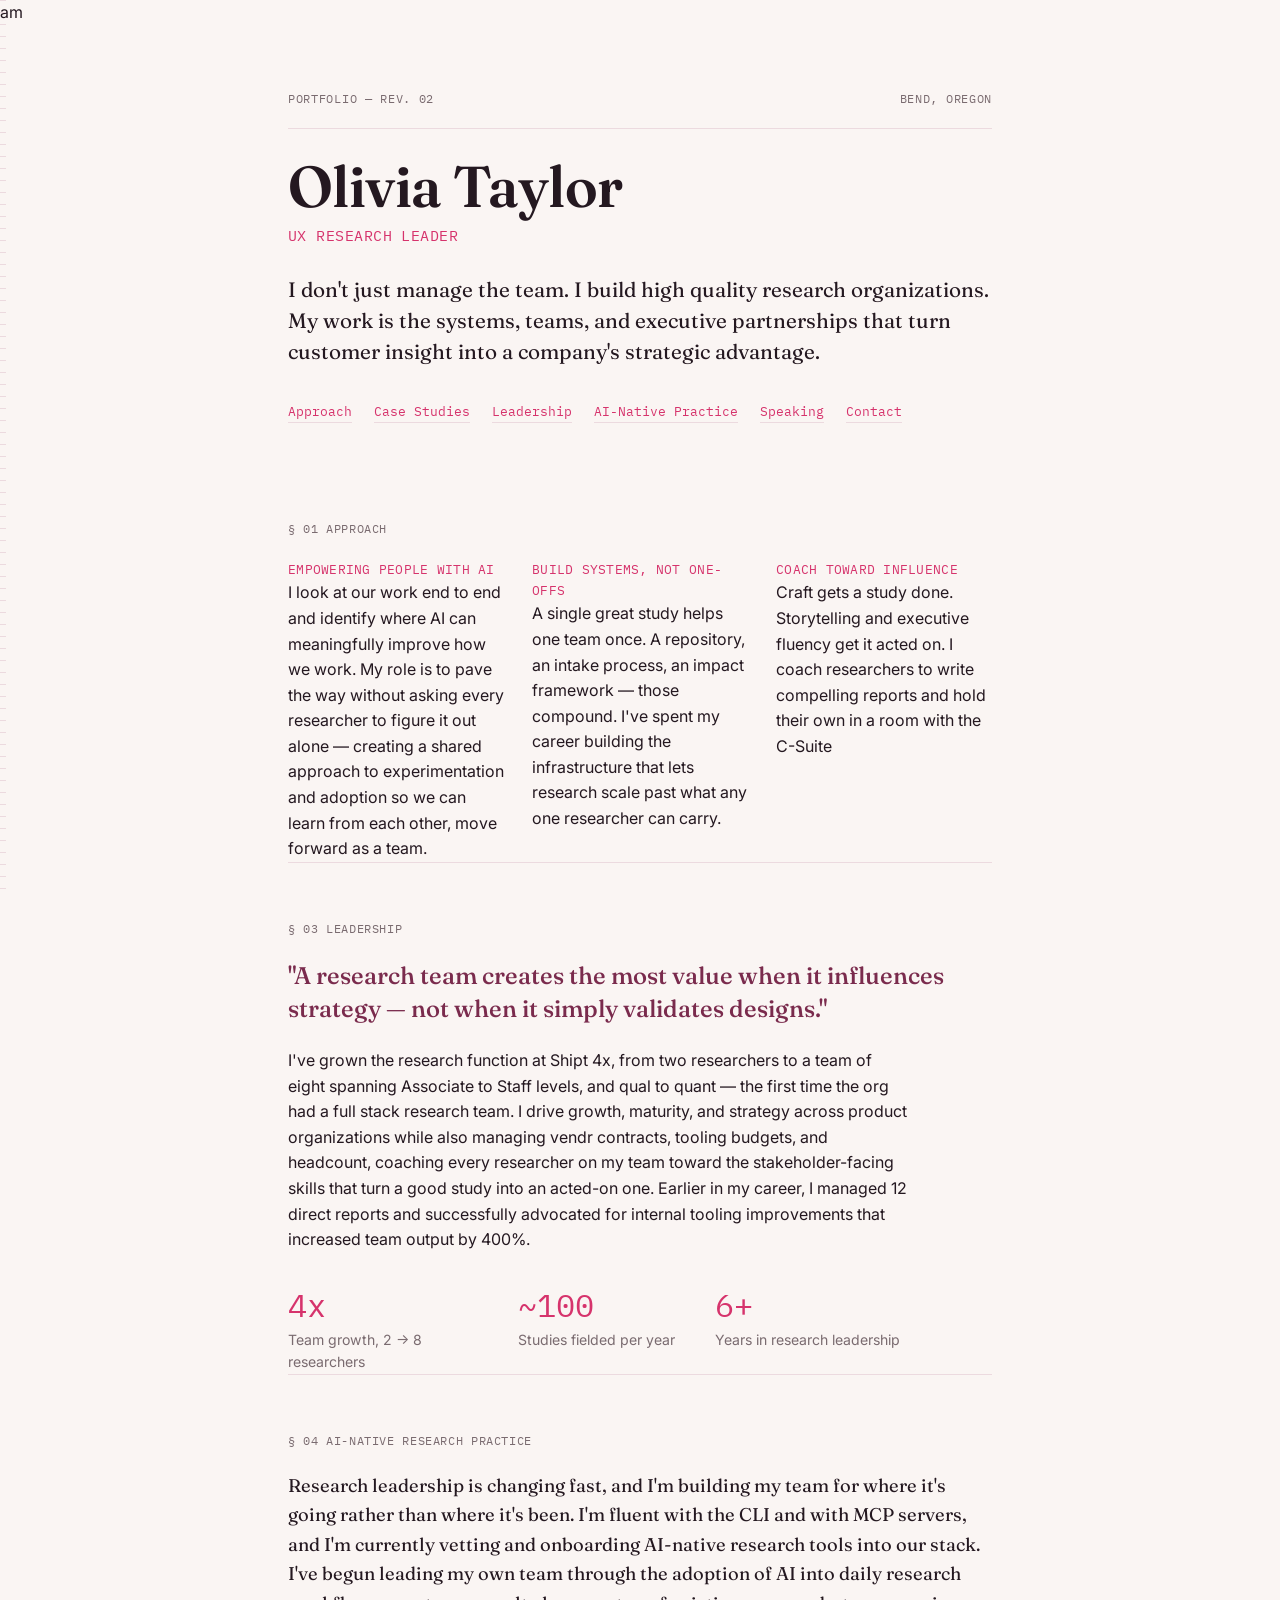
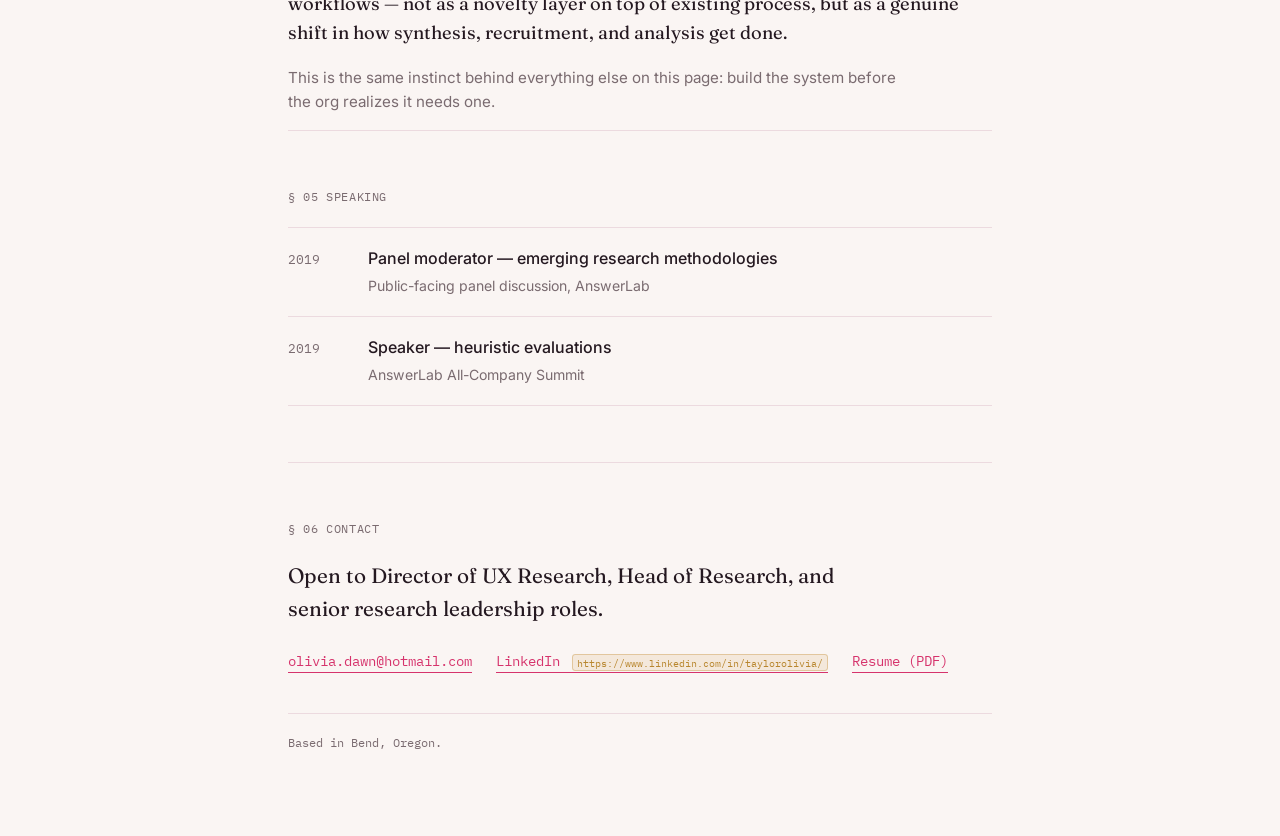
==== index.html @ d81397c1 "Update index.html resume added" ====
am<!DOCTYPE html>
<html lang="en">
<head>
<meta charset="UTF-8">
<meta name="viewport" content="width=device-width, initial-scale=1.0">
<title>Olivia Taylor — UX Research Leader</title>
<meta name="description" content="Olivia Taylor — UX Research leader specializing in building and scaling research organizations.">
<link rel="preconnect" href="https://fonts.googleapis.com">
<link rel="preconnect" href="https://fonts.gstatic.com" crossorigin>
<link href="https://fonts.googleapis.com/css2?family=Fraunces:opsz,wght@9..144,400;9..144,500;9..144,600&family=Inter:wght@400;500;600&family=IBM+Plex+Mono:wght@400;500&display=swap" rel="stylesheet">
<link rel="stylesheet" href="style.css">
</head>
<body>

<div class="rail" aria-hidden="true"></div>

<header class="masthead">
  <div class="masthead-top">
    <span class="tag">Portfolio — Rev. 02</span>
    <span class="tag">Bend, Oregon</span>
  </div>
  <h1 class="name">Olivia Taylor</h1>
  <p class="role">UX Research Leader</p>
  <p class="thesis">I don't just manage the team. I build high quality research organizations. My work is the systems, teams, and executive partnerships that turn customer insight into a company's strategic advantage.</p>
  <nav class="masthead-nav">
    <a href="#approach">Approach</a>
    <a href="#studies">Case Studies</a>
    <a href="#leadership">Leadership</a>
    <a href="#ai">AI-Native Practice</a>
    <a href="#writing">Speaking</a>
    <a href="#contact">Contact</a>
  </nav>
</header>

<main>

  <section id="approach" class="approach">
    <p class="eyebrow"><span class="mono">§ 01</span> Approach</p>
    <div class="approach-grid">
      <div class="approach-item">
        <p class="approach-label mono">Empowering people with AI</p>
        <p>I look at our work end to end and identify where AI can meaningfully improve how we work. My role is to pave the way without asking every researcher to figure it out alone — creating a shared approach to experimentation and adoption so we can learn from each other, move forward as a team.
        </p>
      </div>
      <div class="approach-item">
        <p class="approach-label mono">Build systems, not one-offs</p>
        <p>A single great study helps one team once. A repository, an intake process, an impact framework — those compound. I've spent my career building the infrastructure that lets research scale past what any one researcher can carry.</p>
      </div>
      <div class="approach-item">
        <p class="approach-label mono">Coach toward influence</p>
        <p>Craft gets a study done. Storytelling and executive fluency get it acted on. I coach researchers to write compelling reports and hold their own in a room with the C-Suite</p>
      </div>
    </div>
  </section>

  <section id="studies" class="studies" style="display: none;">
    <p class="eyebrow"><span class="mono">§ 02</span> Case Studies</p>

    <article class="study">
      <div class="study-annotation mono">
        <span>TYPE</span>
        <span class="v">Usability + generative research</span>
        <span>PARTNERS</span>
        <span class="v">Product, Design, Engineering</span>
        <span>TIMEFRAME</span>
        <span class="v">Pre-launch</span>
      </div>
      <div class="study-body">
        <h3>Catching the Customer 360 funnel before it shipped</h3>
        <p>The team was moving toward implementation when our research surfaced major usability problems in the flow. Rather than filing a findings report, I partnered directly with Design and Product to rework the experience alongside them, in the room, before launch.</p>
        <p class="impact"><span class="mono">Impact →</span> A substantially improved design shipped instead of the original — reducing risk and preventing what would likely have been significant customer friction at scale.</p>
      </div>
    </article>

    <article class="study">
      <div class="study-annotation mono">
        <span>TYPE</span>
        <span class="v">Research ops design</span>
        <span>SCOPE</span>
        <span class="v">All product pillars</span>
        <span>TIMEFRAME</span>
        <span class="v">Built &amp; running since 2020</span>
      </div>
      <div class="study-body">
        <h3>A two-track research program built for both speed and depth</h3>
        <p>Product pillars needed two different things from research at once: fast answers for ad-hoc questions, and deep strategic work for the big bets. I designed and launched a two-track program so the team could serve both without one crowding out the other.</p>
        <p class="impact"><span class="mono">Impact →</span> Research went from a bottleneck teams routed around to a resource every pillar could reliably pull from — at close to 100 studies fielded a year.</p>
      </div>
    </article>

    <article class="study">
      <div class="study-annotation mono">
        <span>TYPE</span>
        <span class="v">Systems build</span>
        <span>SCOPE</span>
        <span class="v">Org-wide</span>
        <span>TIMEFRAME</span>
        <span class="v">Conceived &amp; scaled in-house</span>
      </div>
      <div class="study-body">
        <h3>A research repository that made past work findable</h3>
        <p>Teams were re-running studies that had already been done, because nothing linked existing insight to the roadmap items it should have informed. I conceived and built a searchable repository connecting recommendations directly to roadmaps and backlogs.</p>
        <p class="impact"><span class="mono">Impact →</span> Cut duplicative research and made the org's accumulated knowledge something people actually used, not just archived.</p>
      </div>
    </article>

    <article class="study">
      <div class="study-annotation mono">
        <span>TYPE</span>
        <span class="v">Process + metrics design</span>
        <span>SCOPE</span>
        <span class="v">8-person team, dozens of stakeholders</span>
        <span>TIMEFRAME</span>
        <span class="v">Iterated continuously</span>
      </div>
      <div class="study-body">
        <h3>Moving the team from reactive requests to proactive priorities</h3>
        <p>I built and repeatedly iterated on an intake and prioritization system that balanced researcher capacity against business goals, then layered an impact-tracking framework on top — tying every study directly to OKRs and company "big bets," not just to the request that spawned it.</p>
        <p class="impact"><span class="mono">Impact →</span> Shifted the team's work from answering whoever asked loudest to a transparent, business-aligned queue — and gave leadership a clear line from research to results.</p>
      </div>
    </article>

    <article class="study">
      <div class="study-annotation mono">
        <span>TYPE</span>
        <span class="v">Executive engagement</span>
        <span>FORUM</span>
        <span class="v">Quarterly business reviews</span>
        <span>TIMEFRAME</span>
        <span class="v">Ongoing, direct to CPO</span>
      </div>
      <div class="study-body">
        <h3>Turning executive opinion into executive evidence</h3>
        <p>As the highest-ranking research leader in the company, reporting directly to the CPO, I presented insight in quarterly business reviews that shaped roadmap prioritization and company strategy — and organized executive immersion trips to build leadership's own firsthand connection to users.</p>
        <p class="impact"><span class="mono">Impact →</span> Helped move company decision-making from assumption-driven to evidence-driven at the level where it matters most.</p>
      </div>
    </article>
  </section>

  <section id="leadership" class="leadership">
    <p class="eyebrow"><span class="mono">§ 03</span> Leadership</p>
    <div class="leadership-content">
      <p class="pull">"A research team creates the most value when it influences strategy — not when it simply validates designs."</p>
      <p>I've grown the research function at Shipt 4x, from two researchers to a team of eight spanning Associate to Staff levels, and qual to quant — the first time the org had a full stack research team. I drive growth, maturity, and strategy across product organizations while also managing  vendr contracts, tooling budgets, and headcount, coaching every researcher on my team toward the stakeholder-facing skills that turn a good study into an acted-on one. Earlier in my career, I managed 12 direct reports and successfully advocated for internal tooling improvements that increased team output by 400%.</p>
      <div class="stat-row">
        <div class="stat">
          <span class="stat-num mono">4x</span>
          <span class="stat-label">Team growth, 2 → 8 researchers</span>
        </div>
        <div class="stat">
          <span class="stat-num mono">~100</span>
          <span class="stat-label">Studies fielded per year</span>
        </div>
        <div class="stat">
          <span class="stat-num mono">6+</span>
          <span class="stat-label">Years in research leadership</span>
        </div>
      </div>
    </div>
  </section>

  <section id="ai" class="ai-practice">
    <p class="eyebrow"><span class="mono">§ 04</span> AI-Native Research Practice</p>
    <div class="leadership-content">
      <p>Research leadership is changing fast, and I'm building my team for where it's going rather than where it's been. I'm fluent with the CLI and with MCP servers, and I'm currently vetting and onboarding AI-native research tools into our stack. I've begun leading my own team through the adoption of AI into daily research workflows — not as a novelty layer on top of existing process, but as a genuine shift in how synthesis, recruitment, and analysis get done.</p>
      <p>This is the same instinct behind everything else on this page: build the system before the org realizes it needs one.</p>
    </div>
  </section>

  <section id="writing" class="writing">
    <p class="eyebrow"><span class="mono">§ 05</span> Speaking</p>
    <ul class="writing-list">
      <li>
        <span class="mono date">2019</span>
        <span class="wtitle">Panel moderator — emerging research methodologies</span>
        <span class="venue">Public-facing panel discussion, AnswerLab</span>
      </li>
      <li>
        <span class="mono date">2019</span>
        <span class="wtitle">Speaker — heuristic evaluations</span>
        <span class="venue">AnswerLab All-Company Summit</span>
      </li>
    </ul>
  </section>

</main>

<footer id="contact" class="contact">
  <p class="eyebrow"><span class="mono">§ 06</span> Contact</p>
  <p class="contact-line">Open to Director of UX Research, Head of Research, and senior research leadership roles.</p>
  <div class="contact-links">
    <a href="mailto:olivia.dawn@hotmail.com">olivia.dawn@hotmail.com</a>
    <a href="#">LinkedIn <span class="editme">https://www.linkedin.com/in/taylorolivia/</span></a>
    <a href="resume.pdf" target="_blank" rel="noopener">
  Resume (PDF)
</a>
  </div>
  <p class="fineprint mono">Based in Bend, Oregon.</p>
</footer>

</body>
</html>
---- style.css ----
:root {
  --ink: #241820;
  --paper: #faf5f3;
  --paper-raised: #fffbfa;
  --pink: #d6336c;
  --berry: #7a2b4d;
  --amber: #b8862e;
  --slate: #7a6b70;
  --line: #ecdadf;
  --font-display: "Fraunces", serif;
  --font-body: "Inter", sans-serif;
  --font-mono: "IBM Plex Mono", monospace;
}

* { box-sizing: border-box; }

html { scroll-behavior: smooth; }

@media (prefers-reduced-motion: reduce) {
  html { scroll-behavior: auto; }
  * { animation: none !important; transition: none !important; }
}

body {
  margin: 0;
  background: var(--paper);
  color: var(--ink);
  font-family: var(--font-body);
  font-size: 16px;
  line-height: 1.6;
  -webkit-font-smoothing: antialiased;
}

a {
  color: var(--pink);
  text-decoration: none;
  border-bottom: 1px solid currentColor;
}
a:hover { color: var(--berry); }
a:focus-visible,
button:focus-visible {
  outline: 2px solid var(--pink);
  outline-offset: 3px;
}

.mono { font-family: var(--font-mono); }

.editme {
  font-family: var(--font-mono);
  font-size: 0.72em;
  color: var(--amber);
  background: rgba(192, 136, 41, 0.12);
  border: 1px solid rgba(192, 136, 41, 0.35);
  border-radius: 3px;
  padding: 0.05em 0.4em;
  margin-left: 0.35em;
  white-space: nowrap;
}

/* Left evidence rail — signature element, a fixed ruled margin like a
   researcher's field notebook, present the full length of the page. */
.rail {
  position: fixed;
  top: 0;
  left: 0;
  bottom: 0;
  width: 6px;
  background: repeating-linear-gradient(
    to bottom,
    var(--line) 0px,
    var(--line) 1px,
    transparent 1px,
    transparent 12px
  );
  z-index: 5;
}
@media (max-width: 700px) { .rail { display: none; } }

.masthead,
main > section,
.contact {
  max-width: 760px;
  margin: 0 auto;
  padding: 0 28px;
}

.masthead { padding-top: 64px; padding-bottom: 40px; }

.masthead-top {
  display: flex;
  justify-content: space-between;
  font-family: var(--font-mono);
  font-size: 0.72rem;
  letter-spacing: 0.06em;
  text-transform: uppercase;
  color: var(--slate);
  padding-bottom: 20px;
  border-bottom: 1px solid var(--line);
  margin-bottom: 28px;
}

.name {
  font-family: var(--font-display);
  font-optical-sizing: auto;
  font-weight: 600;
  font-size: clamp(2.4rem, 6vw, 3.6rem);
  line-height: 1.05;
  margin: 0 0 6px;
  letter-spacing: -0.01em;
}

.role {
  font-family: var(--font-mono);
  font-size: 0.95rem;
  letter-spacing: 0.03em;
  color: var(--pink);
  margin: 0 0 26px;
  text-transform: uppercase;
}

.thesis {
  font-family: var(--font-display);
  font-weight: 400;
  font-size: 1.3rem;
  line-height: 1.5;
  max-width: 58ch;
  color: var(--ink);
  margin: 0 0 34px;
}

.masthead-nav {
  display: flex;
  flex-wrap: wrap;
  gap: 22px;
  font-family: var(--font-mono);
  font-size: 0.82rem;
}
.masthead-nav a { border-bottom: 1px solid var(--line); }
.masthead-nav a:hover { border-color: var(--pink); }

.eyebrow {
  font-family: var(--font-mono);
  font-size: 0.78rem;
  letter-spacing: 0.05em;
  text-transform: uppercase;
  color: var(--slate);
  margin: 0 0 20px;
  padding-top: 56px;
  border-top: 1px solid var(--line);
}
main > section:first-child .eyebrow { border-top: none; }

/* Approach */
.approach-grid {
  display: grid;
  grid-template-columns: repeat(3, 1fr);
  gap: 28px;
}
@media (max-width: 640px) {
  .approach-grid { grid-template-columns: 1fr; }
}
.approach-item p { margin: 0; }
.approach-label {
  font-size: 0.82rem;
  color: var(--pink);
  margin: 0 0 10px;
  text-transform: uppercase;
  letter-spacing: 0.02em;
}

/* Studies */
.study {
  display: grid;
  grid-template-columns: 168px 1fr;
  gap: 24px;
  padding: 30px 0;
  border-top: 1px solid var(--line);
}
.study:last-child { padding-bottom: 8px; }
@media (max-width: 640px) {
  .study { grid-template-columns: 1fr; gap: 12px; }
}

.study-annotation {
  display: grid;
  grid-template-columns: minmax(0, 1fr);
  align-content: start;
  gap: 2px 0;
  font-size: 0.72rem;
  color: var(--slate);
  padding-top: 4px;
  min-width: 0;
  overflow-wrap: break-word;
}
.study-annotation span:not(.v) {
  letter-spacing: 0.06em;
  margin-top: 10px;
}
.study-annotation span:first-child { margin-top: 0; }
.study-annotation .v {
  color: var(--ink);
  margin-bottom: 4px;
}

.study-body {
  min-width: 0;
}
.study-body h3 {
  font-family: var(--font-display);
  font-weight: 600;
  font-size: 1.35rem;
  line-height: 1.3;
  margin: 0 0 12px;
}
.study-body p { margin: 0 0 12px; color: var(--ink); }
.study-body p.impact {
  color: var(--slate);
  border-left: 2px solid var(--pink);
  padding-left: 14px;
  margin-top: 16px;
}
.study-body p.impact .mono { color: var(--pink); }

/* Leadership */
.pull {
  font-family: var(--font-display);
  font-size: 1.5rem;
  font-weight: 500;
  line-height: 1.4;
  color: var(--berry);
  margin: 0 0 22px;
  max-width: 46ch;
}
.leadership-content > p:not(.pull) { max-width: 62ch; }

.stat-row {
  display: flex;
  gap: 40px;
  margin-top: 36px;
  flex-wrap: wrap;
}
.stat { display: flex; flex-direction: column; max-width: 190px; }
.stat-num {
  font-size: 2rem;
  color: var(--pink);
  line-height: 1;
  margin-bottom: 8px;
}
.stat-label { font-size: 0.88rem; color: var(--slate); }

.ai-practice .leadership-content p {
  max-width: 62ch;
}
.ai-practice .leadership-content p:first-child {
  font-family: var(--font-display);
  font-size: 1.15rem;
  color: var(--ink);
}
.ai-practice .leadership-content p + p {
  color: var(--slate);
  font-size: 0.95rem;
}

/* Writing */
.writing-list { list-style: none; margin: 0; padding: 0; }
.writing-list li {
  display: grid;
  grid-template-columns: 60px 1fr;
  gap: 4px 20px;
  padding: 18px 0;
  border-top: 1px solid var(--line);
  align-items: baseline;
}
.writing-list li:last-child { border-bottom: 1px solid var(--line); }
@media (max-width: 560px) {
  .writing-list li { grid-template-columns: 1fr; gap: 4px; }
}
.date { color: var(--slate); font-size: 0.82rem; }
.wtitle { font-weight: 500; grid-column: 2; }
.venue {
  grid-column: 2;
  color: var(--slate);
  font-size: 0.88rem;
}
@media (max-width: 560px) {
  .wtitle, .venue { grid-column: 1; }
}

/* Contact / footer */
.contact { padding-top: 56px; padding-bottom: 72px; }
.contact-line {
  font-family: var(--font-display);
  font-size: 1.3rem;
  max-width: 46ch;
  margin: 0 0 24px;
}
.contact-links {
  display: flex;
  flex-wrap: wrap;
  gap: 24px;
  font-family: var(--font-mono);
  font-size: 0.9rem;
  margin-bottom: 40px;
}
.fineprint {
  font-size: 0.72rem;
  color: var(--slate);
  border-top: 1px solid var(--line);
  padding-top: 20px;
}
.studies {
  display: none;
}
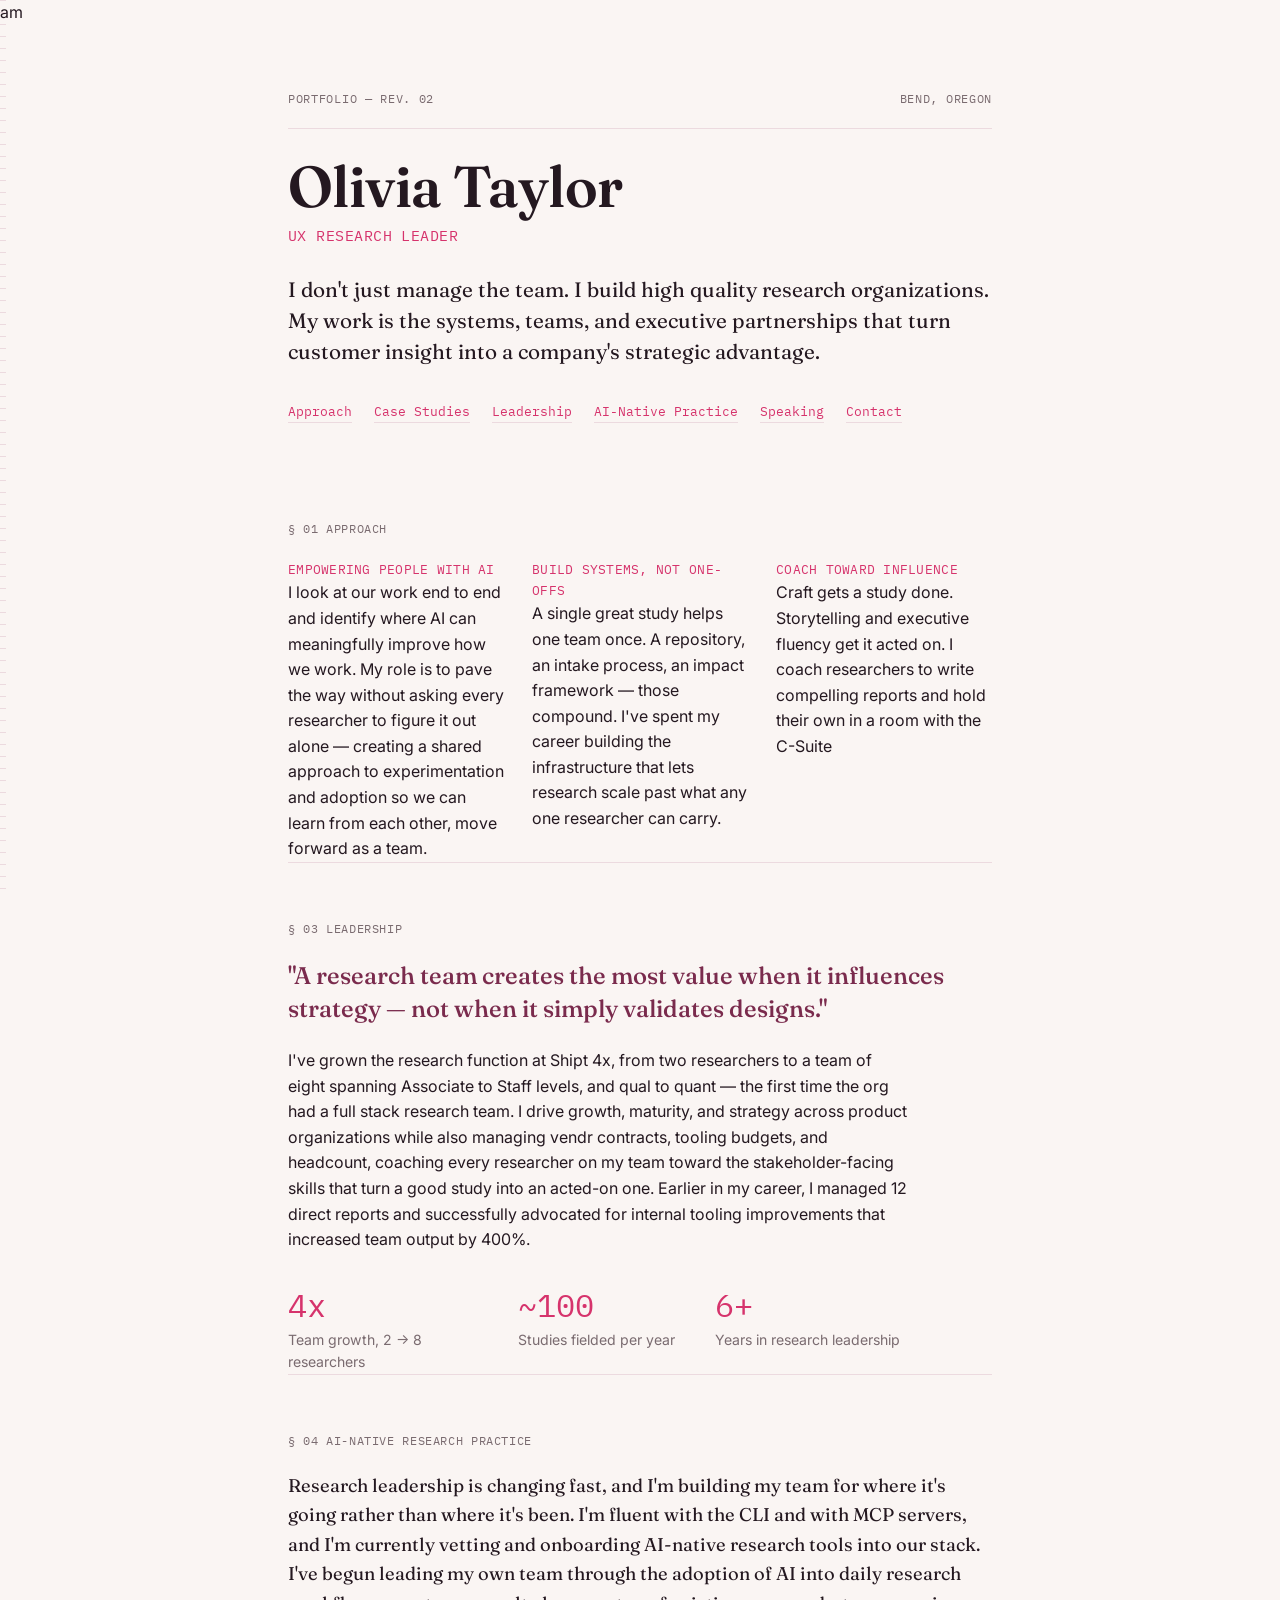
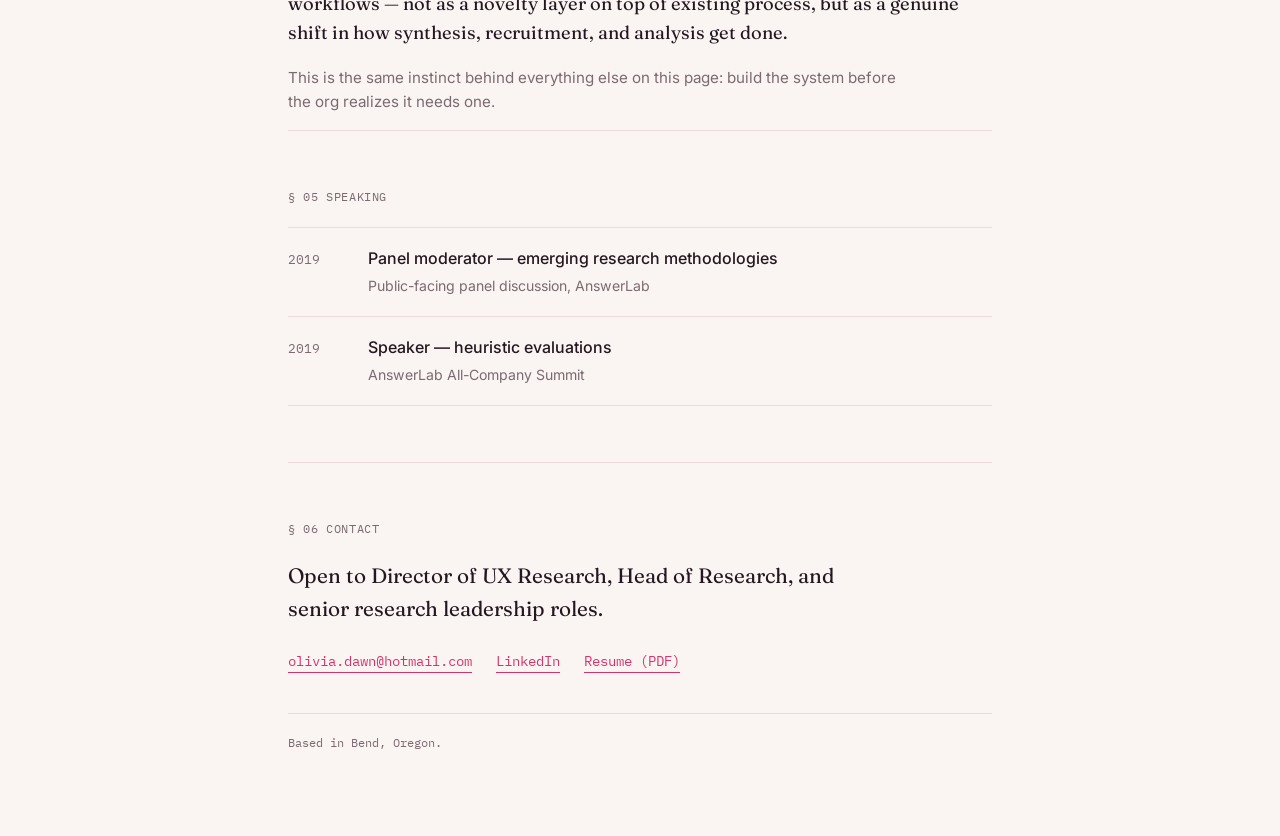
==== commit 9ecf3bf7: "Update index.html" ====
--- a/index.html
+++ b/index.html
@@ -190,7 +190,7 @@
   <p class="contact-line">Open to Director of UX Research, Head of Research, and senior research leadership roles.</p>
   <div class="contact-links">
     <a href="mailto:olivia.dawn@hotmail.com">olivia.dawn@hotmail.com</a>
-    <a href="#">LinkedIn <span class="editme">https://www.linkedin.com/in/taylorolivia/</span></a>
+   <a href="https://www.linkedin.com/in/taylorolivia/" target="_blank" rel="noopener">LinkedIn</a>
     <a href="resume.pdf" target="_blank" rel="noopener">
   Resume (PDF)
 </a>
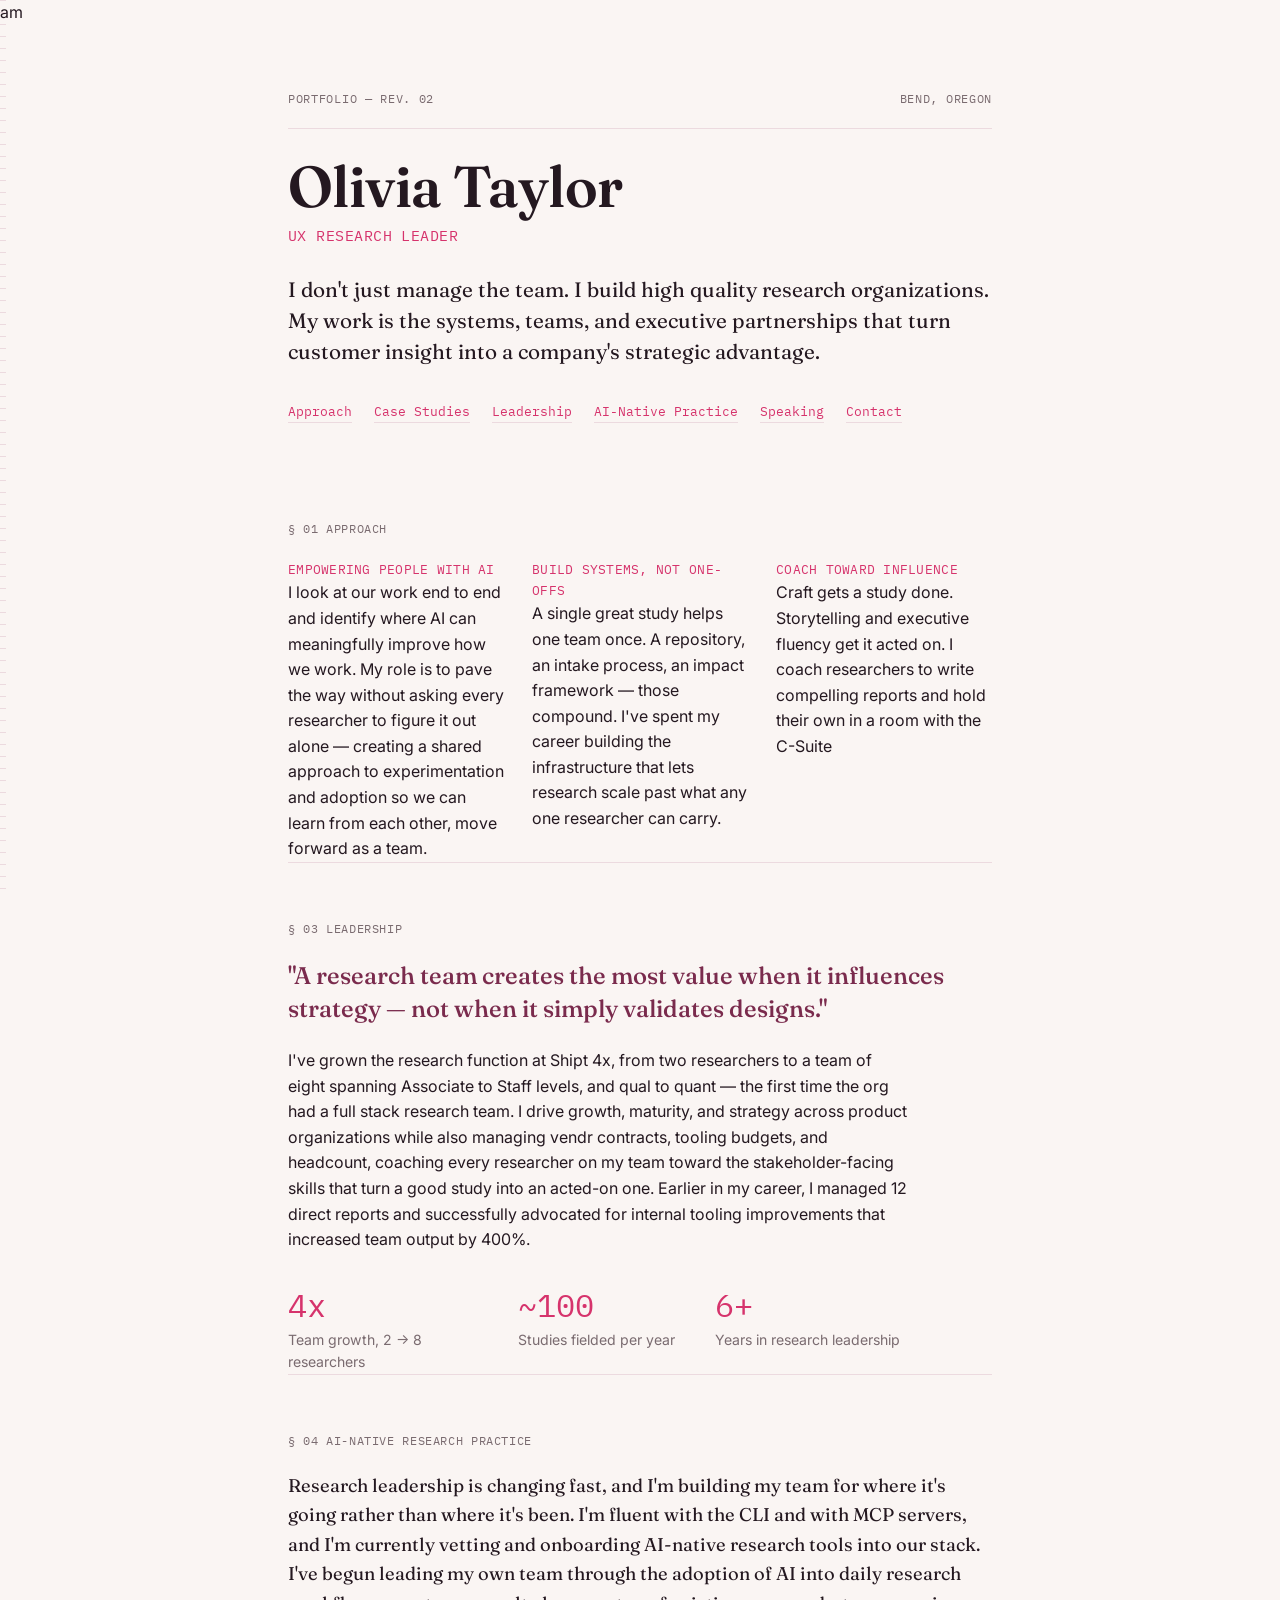
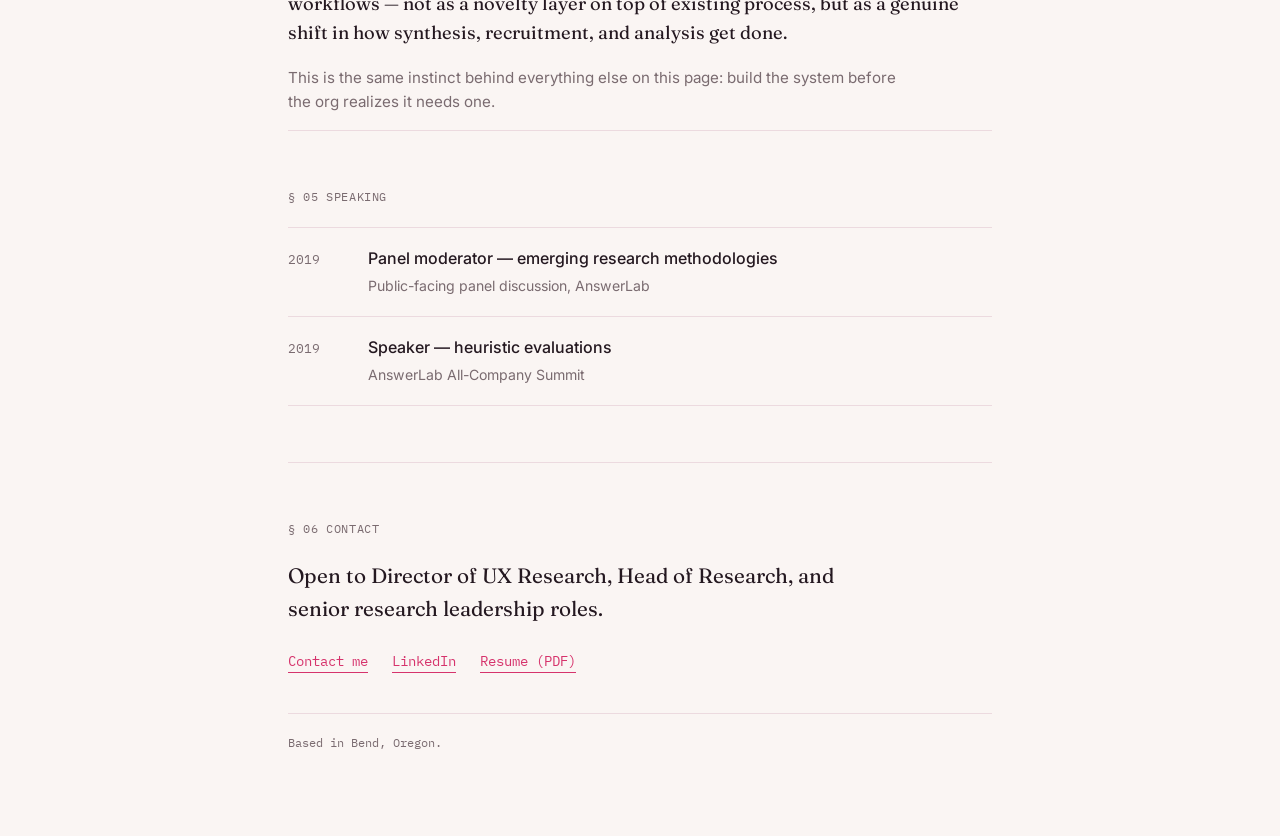
==== commit 5915d7a6: "Update index.html email address update" ====
--- a/index.html
+++ b/index.html
@@ -189,7 +189,7 @@
   <p class="eyebrow"><span class="mono">§ 06</span> Contact</p>
   <p class="contact-line">Open to Director of UX Research, Head of Research, and senior research leadership roles.</p>
   <div class="contact-links">
-    <a href="mailto:olivia.dawn@hotmail.com">olivia.dawn@hotmail.com</a>
+    <a href="mailto:olivia.dawn@hotmail.com">Contact me</a>
    <a href="https://www.linkedin.com/in/taylorolivia/" target="_blank" rel="noopener">LinkedIn</a>
     <a href="resume.pdf" target="_blank" rel="noopener">
   Resume (PDF)
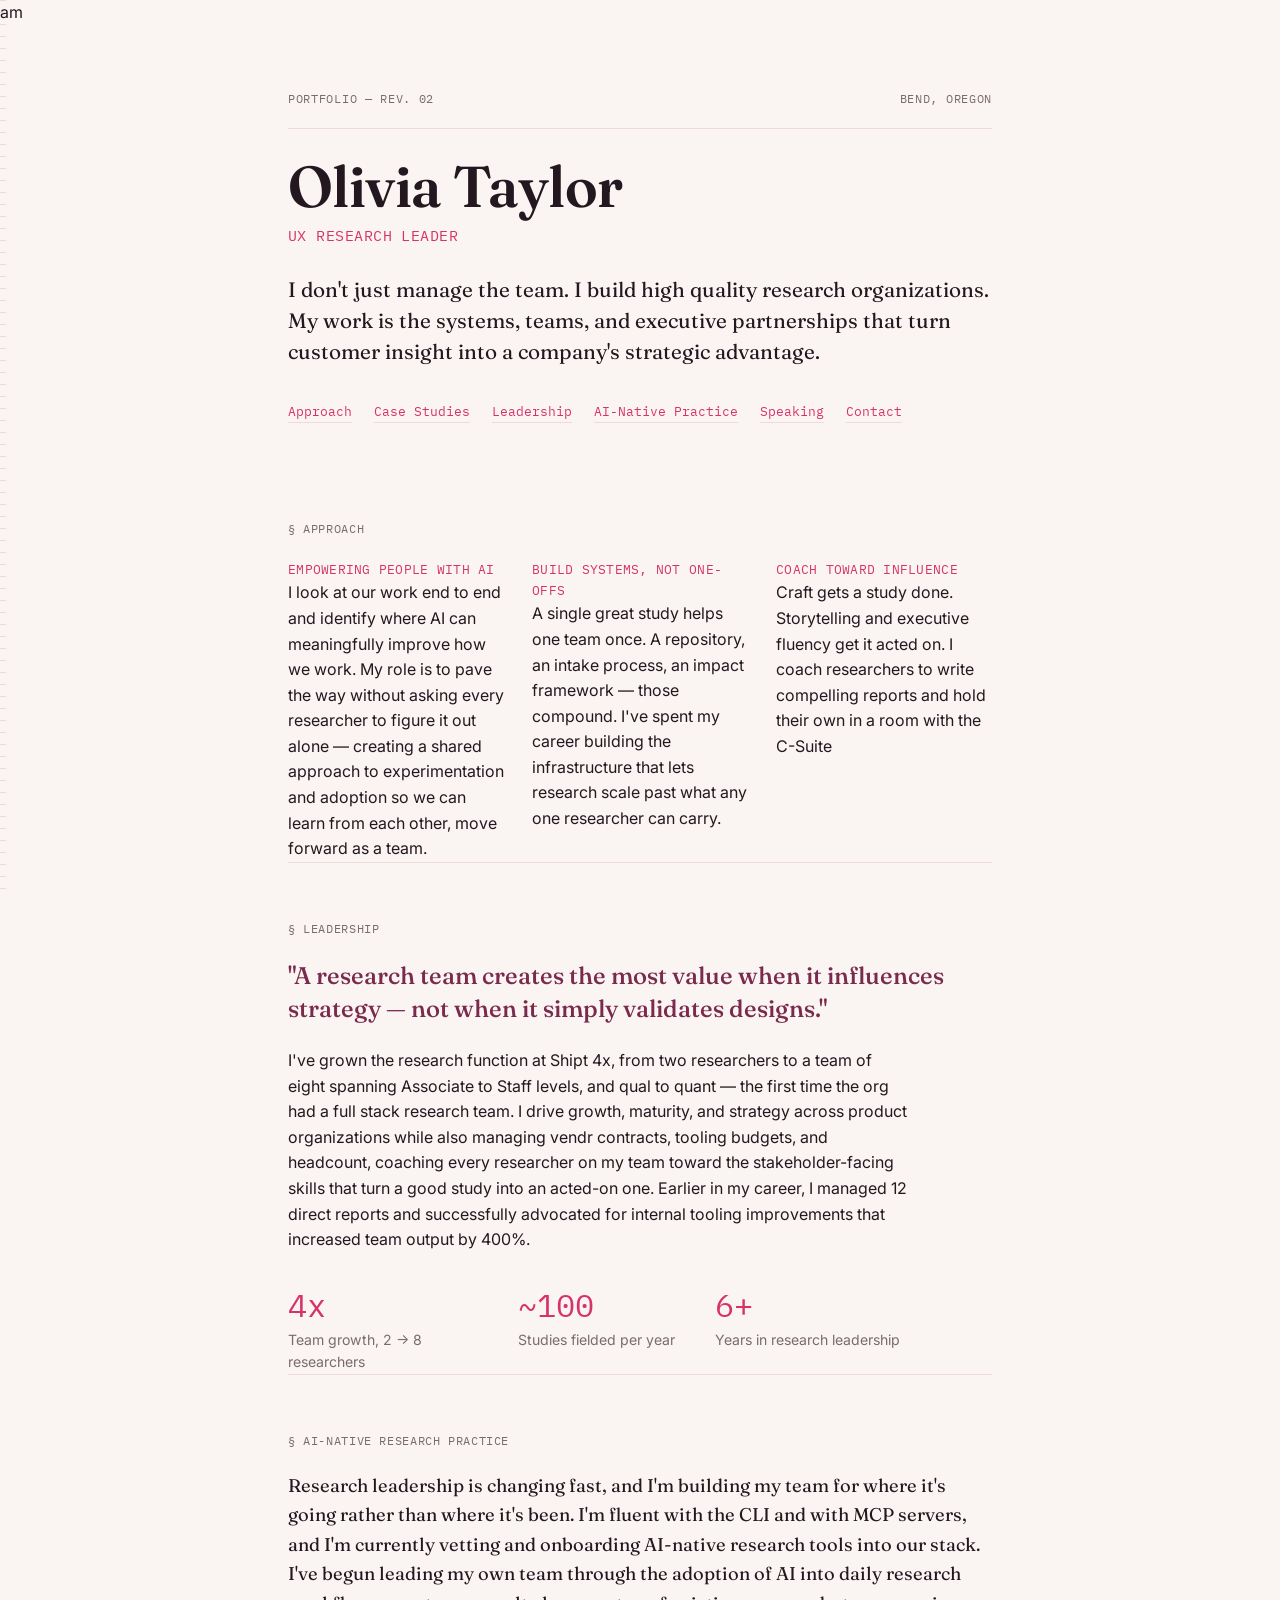
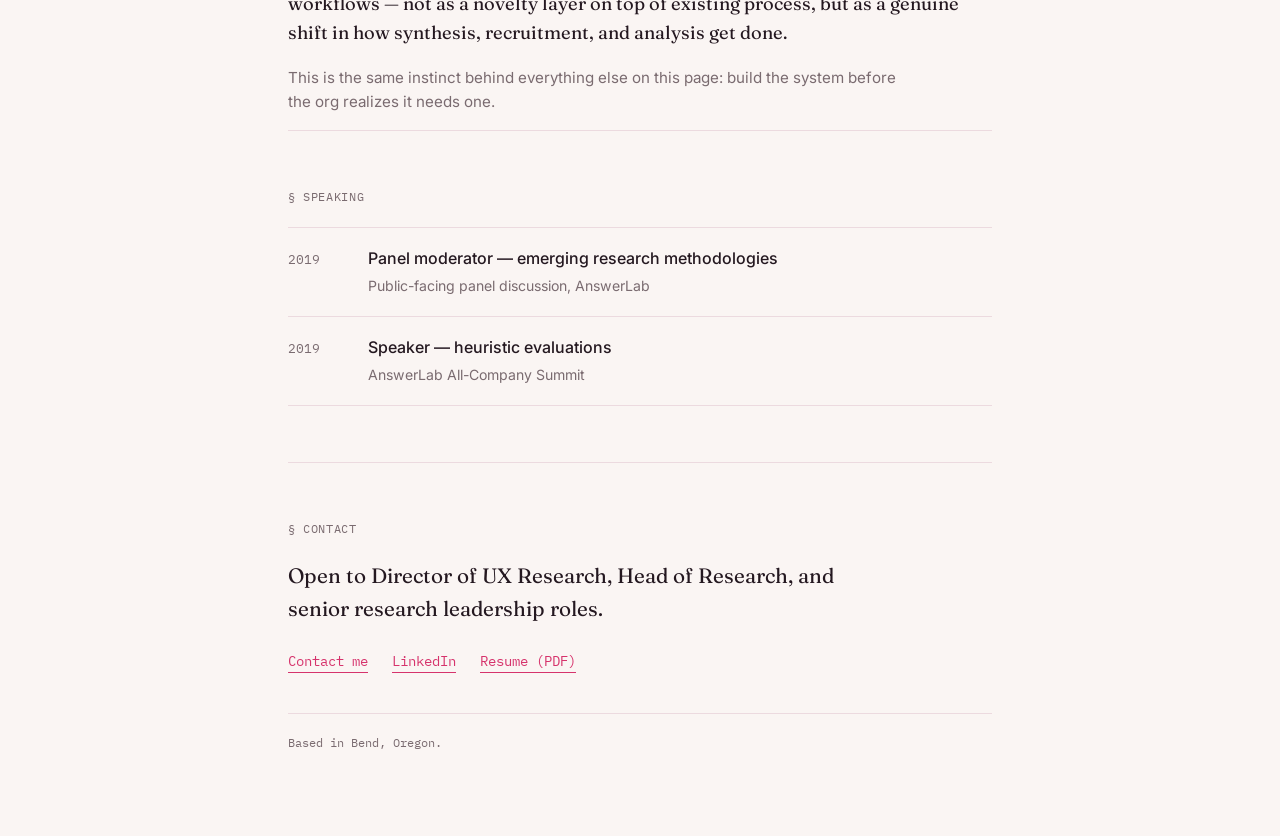
==== commit fc65e7b7: "Update index.html" ====
--- a/index.html
+++ b/index.html
@@ -35,7 +35,7 @@
 <main>
 
   <section id="approach" class="approach">
-    <p class="eyebrow"><span class="mono">§ 01</span> Approach</p>
+    <p class="eyebrow"><span class="mono">§ </span> Approach</p>
     <div class="approach-grid">
       <div class="approach-item">
         <p class="approach-label mono">Empowering people with AI</p>
@@ -138,7 +138,7 @@
   </section>
 
   <section id="leadership" class="leadership">
-    <p class="eyebrow"><span class="mono">§ 03</span> Leadership</p>
+    <p class="eyebrow"><span class="mono">§ </span> Leadership</p>
     <div class="leadership-content">
       <p class="pull">"A research team creates the most value when it influences strategy — not when it simply validates designs."</p>
       <p>I've grown the research function at Shipt 4x, from two researchers to a team of eight spanning Associate to Staff levels, and qual to quant — the first time the org had a full stack research team. I drive growth, maturity, and strategy across product organizations while also managing  vendr contracts, tooling budgets, and headcount, coaching every researcher on my team toward the stakeholder-facing skills that turn a good study into an acted-on one. Earlier in my career, I managed 12 direct reports and successfully advocated for internal tooling improvements that increased team output by 400%.</p>
@@ -160,7 +160,7 @@
   </section>
 
   <section id="ai" class="ai-practice">
-    <p class="eyebrow"><span class="mono">§ 04</span> AI-Native Research Practice</p>
+    <p class="eyebrow"><span class="mono">§ </span> AI-Native Research Practice</p>
     <div class="leadership-content">
       <p>Research leadership is changing fast, and I'm building my team for where it's going rather than where it's been. I'm fluent with the CLI and with MCP servers, and I'm currently vetting and onboarding AI-native research tools into our stack. I've begun leading my own team through the adoption of AI into daily research workflows — not as a novelty layer on top of existing process, but as a genuine shift in how synthesis, recruitment, and analysis get done.</p>
       <p>This is the same instinct behind everything else on this page: build the system before the org realizes it needs one.</p>
@@ -168,7 +168,7 @@
   </section>
 
   <section id="writing" class="writing">
-    <p class="eyebrow"><span class="mono">§ 05</span> Speaking</p>
+    <p class="eyebrow"><span class="mono">§ </span> Speaking</p>
     <ul class="writing-list">
       <li>
         <span class="mono date">2019</span>
@@ -186,7 +186,7 @@
 </main>
 
 <footer id="contact" class="contact">
-  <p class="eyebrow"><span class="mono">§ 06</span> Contact</p>
+  <p class="eyebrow"><span class="mono">§ </span> Contact</p>
   <p class="contact-line">Open to Director of UX Research, Head of Research, and senior research leadership roles.</p>
   <div class="contact-links">
     <a href="mailto:olivia.dawn@hotmail.com">Contact me</a>
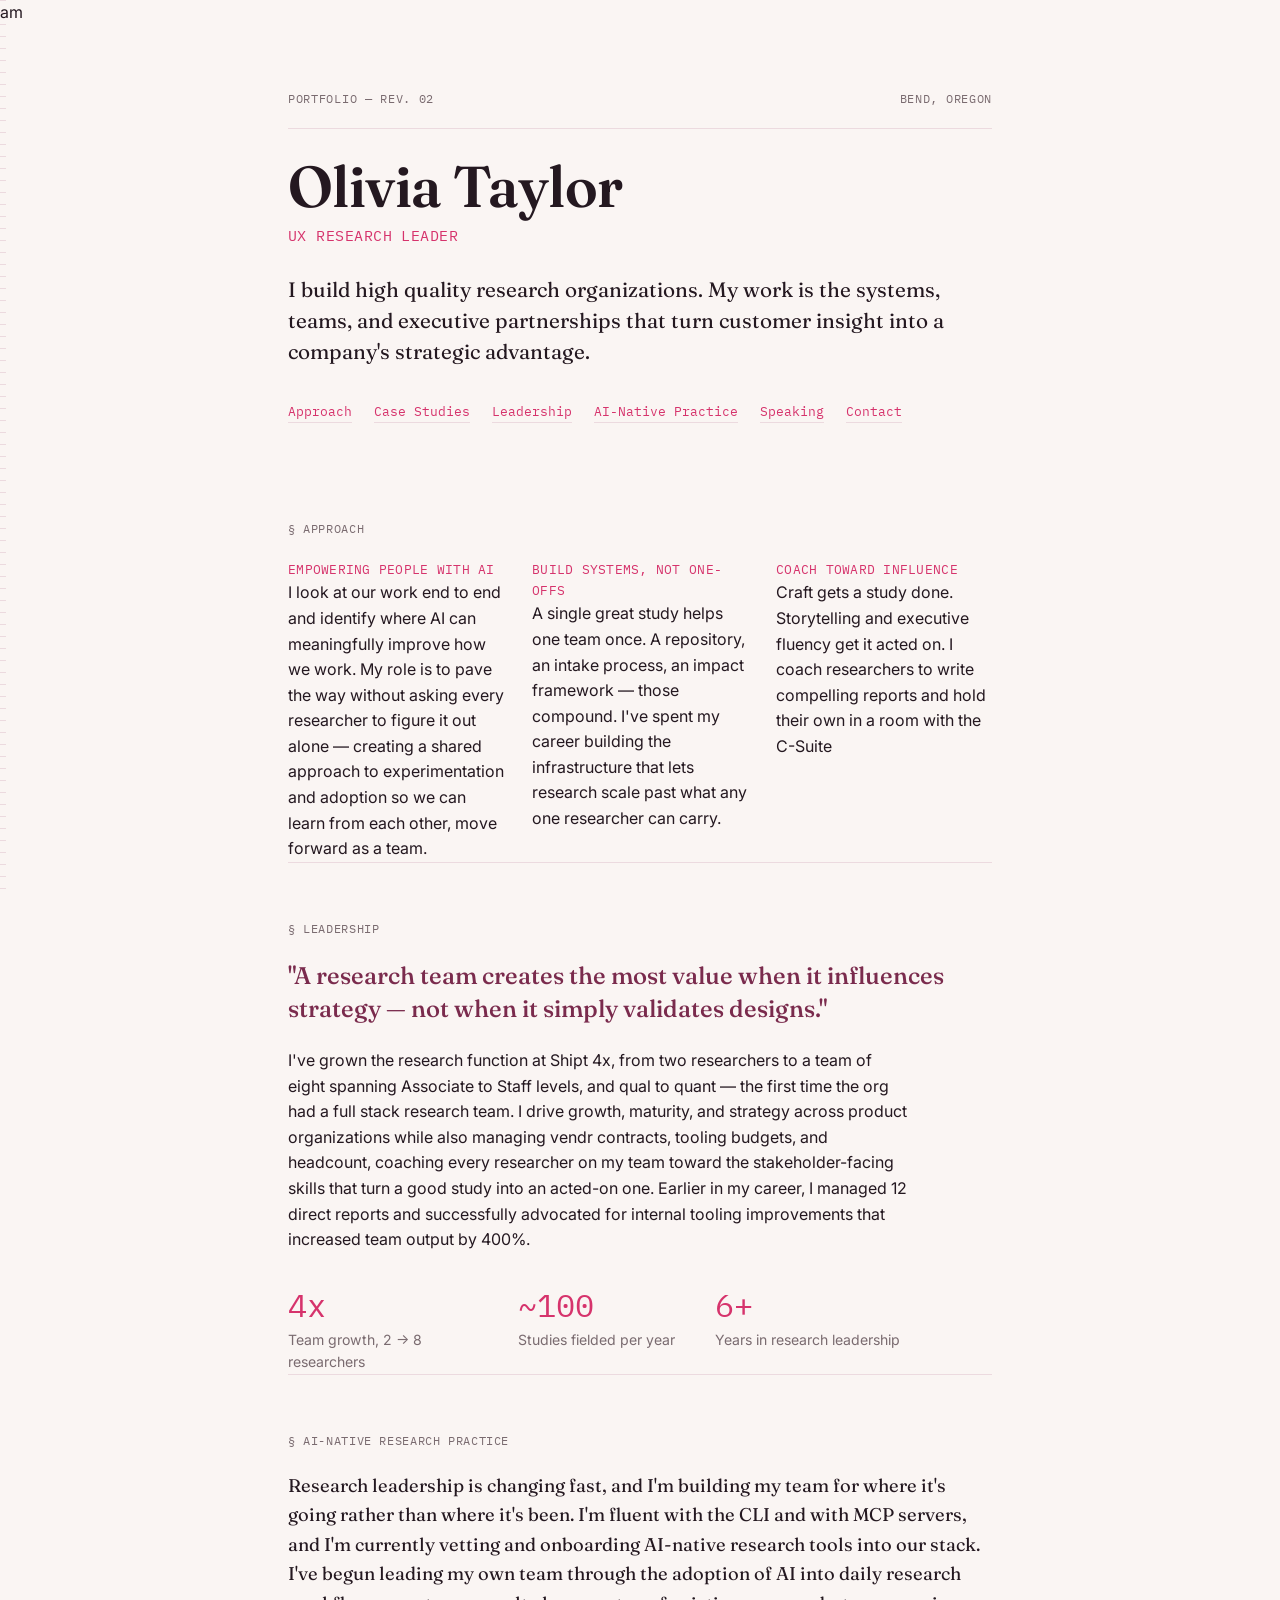
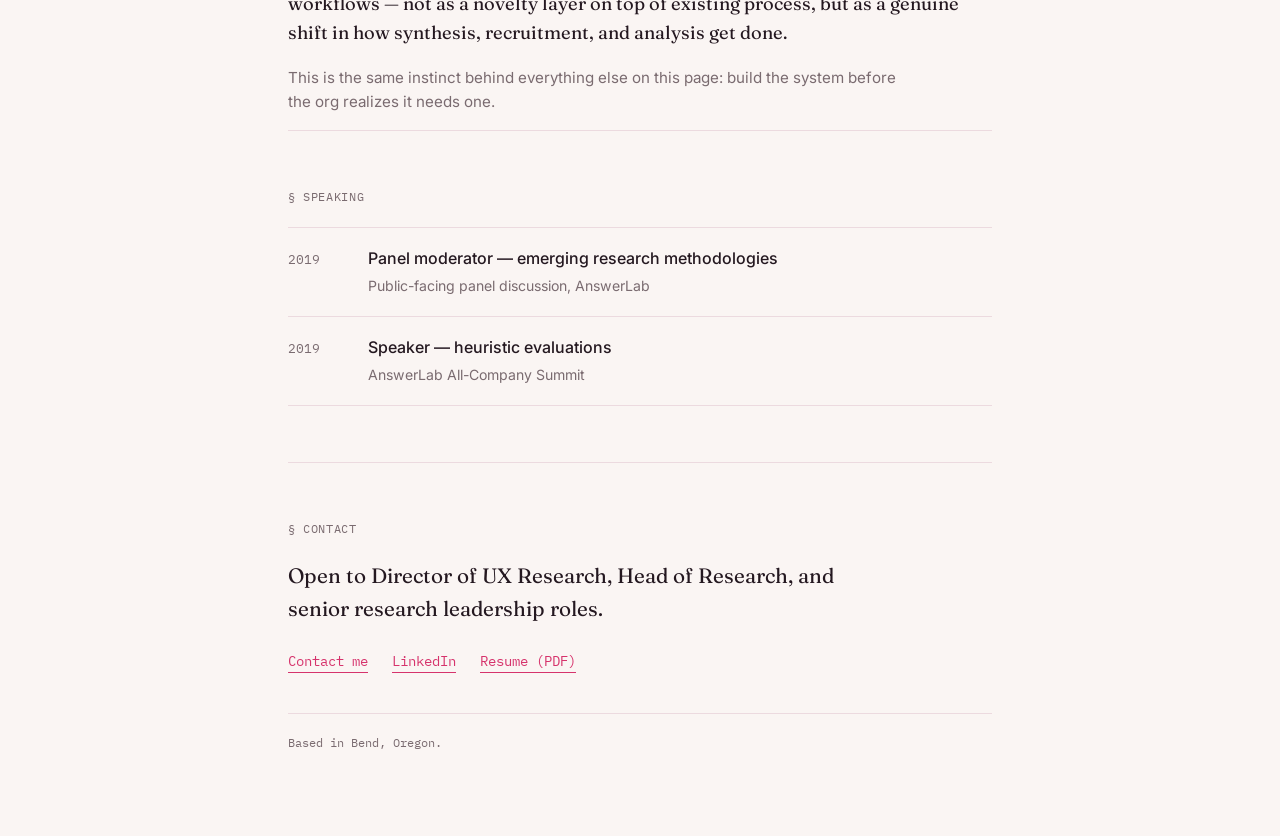
==== commit 175abbf2: "Update index.html" ====
--- a/index.html
+++ b/index.html
@@ -21,7 +21,7 @@
   </div>
   <h1 class="name">Olivia Taylor</h1>
   <p class="role">UX Research Leader</p>
-  <p class="thesis">I don't just manage the team. I build high quality research organizations. My work is the systems, teams, and executive partnerships that turn customer insight into a company's strategic advantage.</p>
+  <p class="thesis">I build high quality research organizations. My work is the systems, teams, and executive partnerships that turn customer insight into a company's strategic advantage.</p>
   <nav class="masthead-nav">
     <a href="#approach">Approach</a>
     <a href="#studies">Case Studies</a>
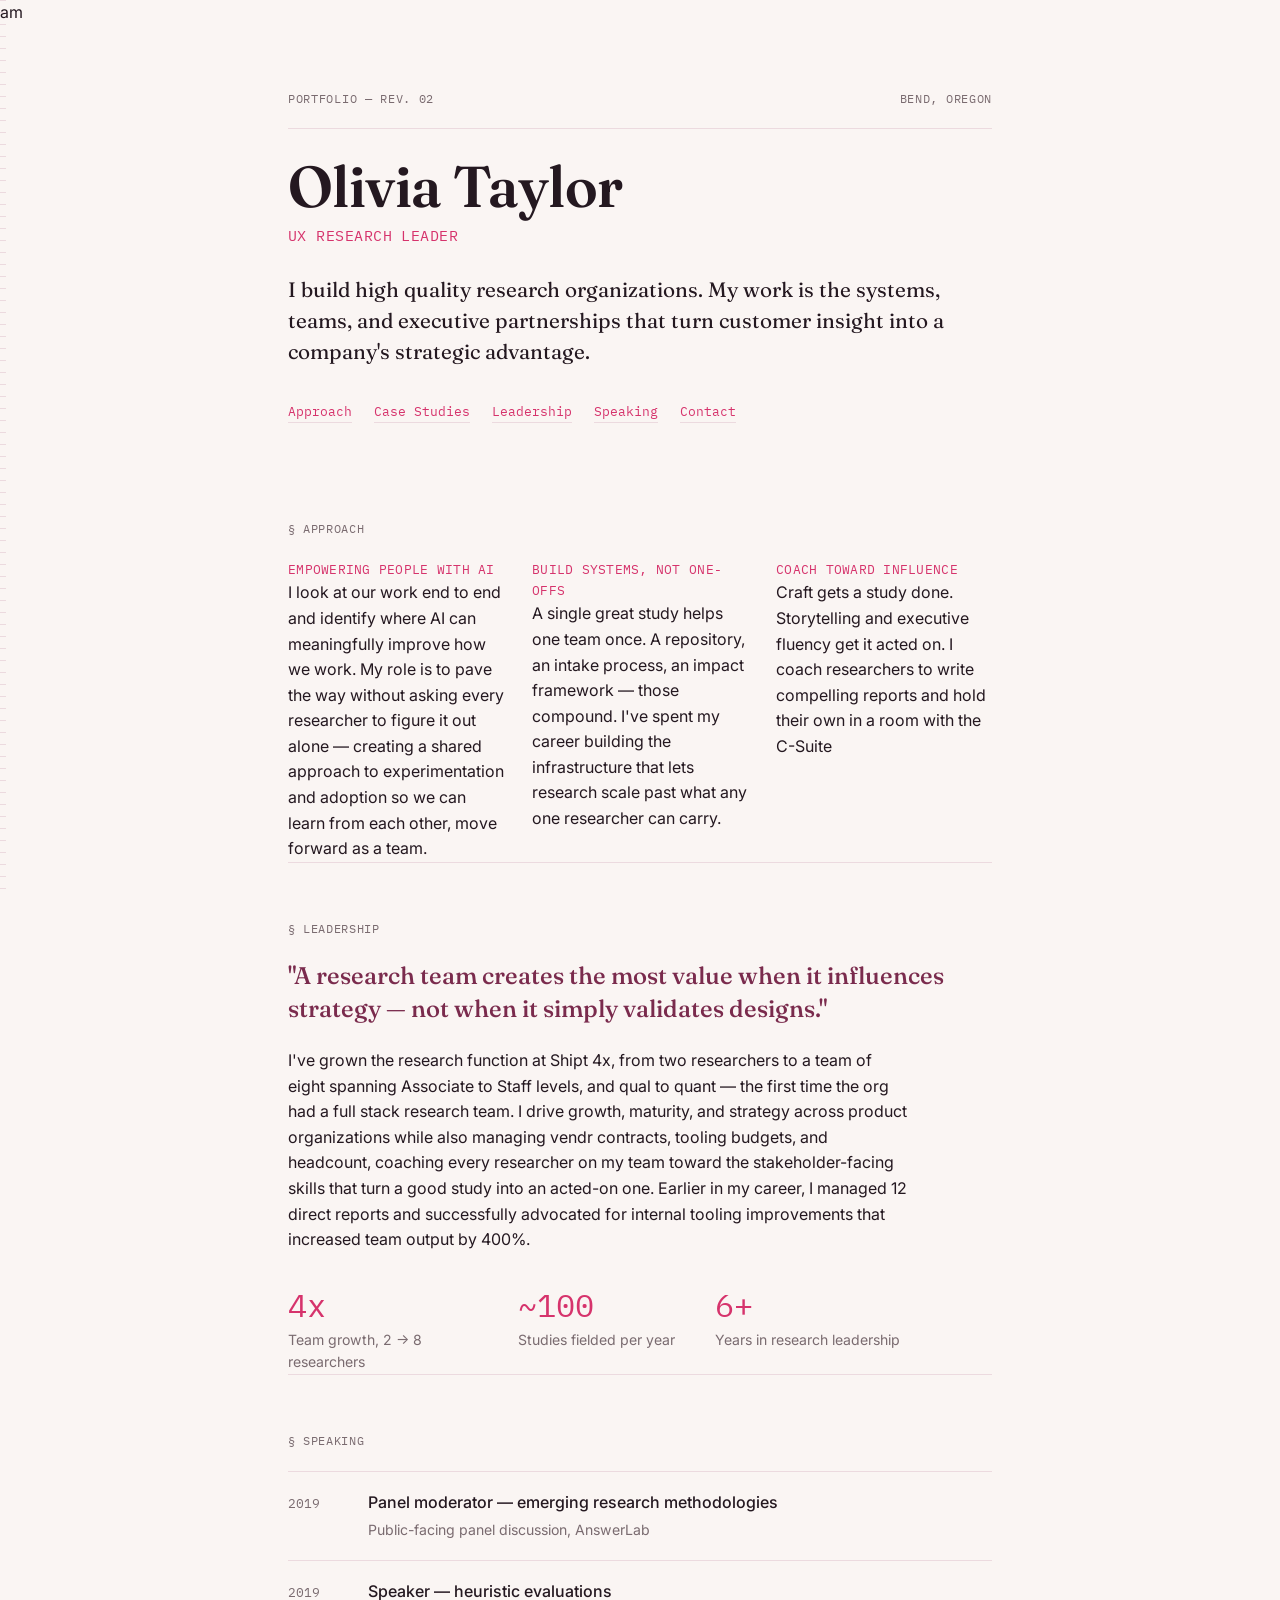
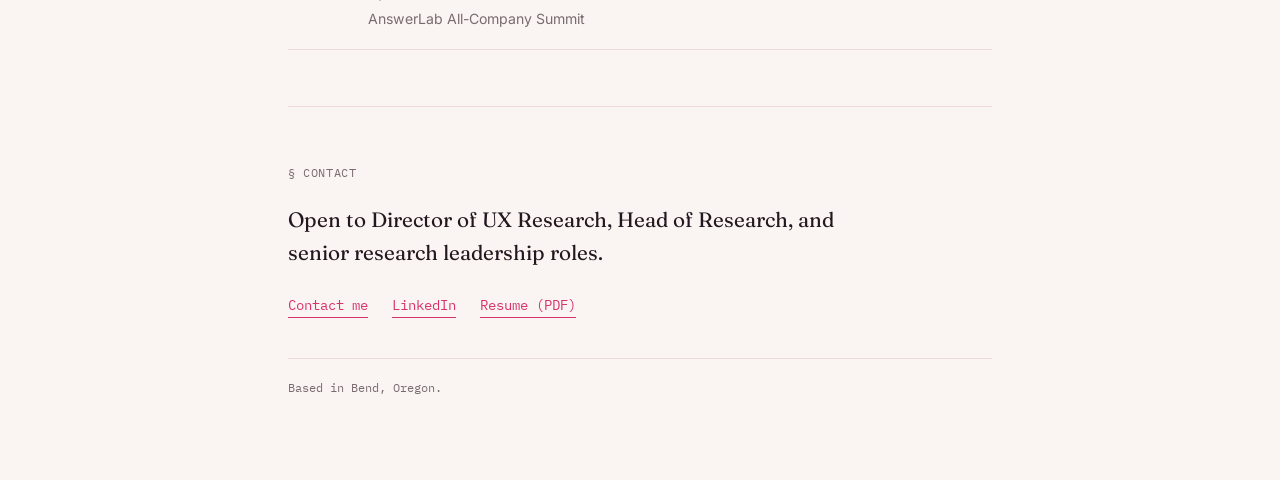
==== commit a946e07d: "Update index.html" ====
--- a/index.html
+++ b/index.html
@@ -26,7 +26,6 @@
     <a href="#approach">Approach</a>
     <a href="#studies">Case Studies</a>
     <a href="#leadership">Leadership</a>
-    <a href="#ai">AI-Native Practice</a>
     <a href="#writing">Speaking</a>
     <a href="#contact">Contact</a>
   </nav>
@@ -159,13 +158,7 @@
     </div>
   </section>
 
-  <section id="ai" class="ai-practice">
-    <p class="eyebrow"><span class="mono">§ </span> AI-Native Research Practice</p>
-    <div class="leadership-content">
-      <p>Research leadership is changing fast, and I'm building my team for where it's going rather than where it's been. I'm fluent with the CLI and with MCP servers, and I'm currently vetting and onboarding AI-native research tools into our stack. I've begun leading my own team through the adoption of AI into daily research workflows — not as a novelty layer on top of existing process, but as a genuine shift in how synthesis, recruitment, and analysis get done.</p>
-      <p>This is the same instinct behind everything else on this page: build the system before the org realizes it needs one.</p>
-    </div>
-  </section>
+
 
   <section id="writing" class="writing">
     <p class="eyebrow"><span class="mono">§ </span> Speaking</p>
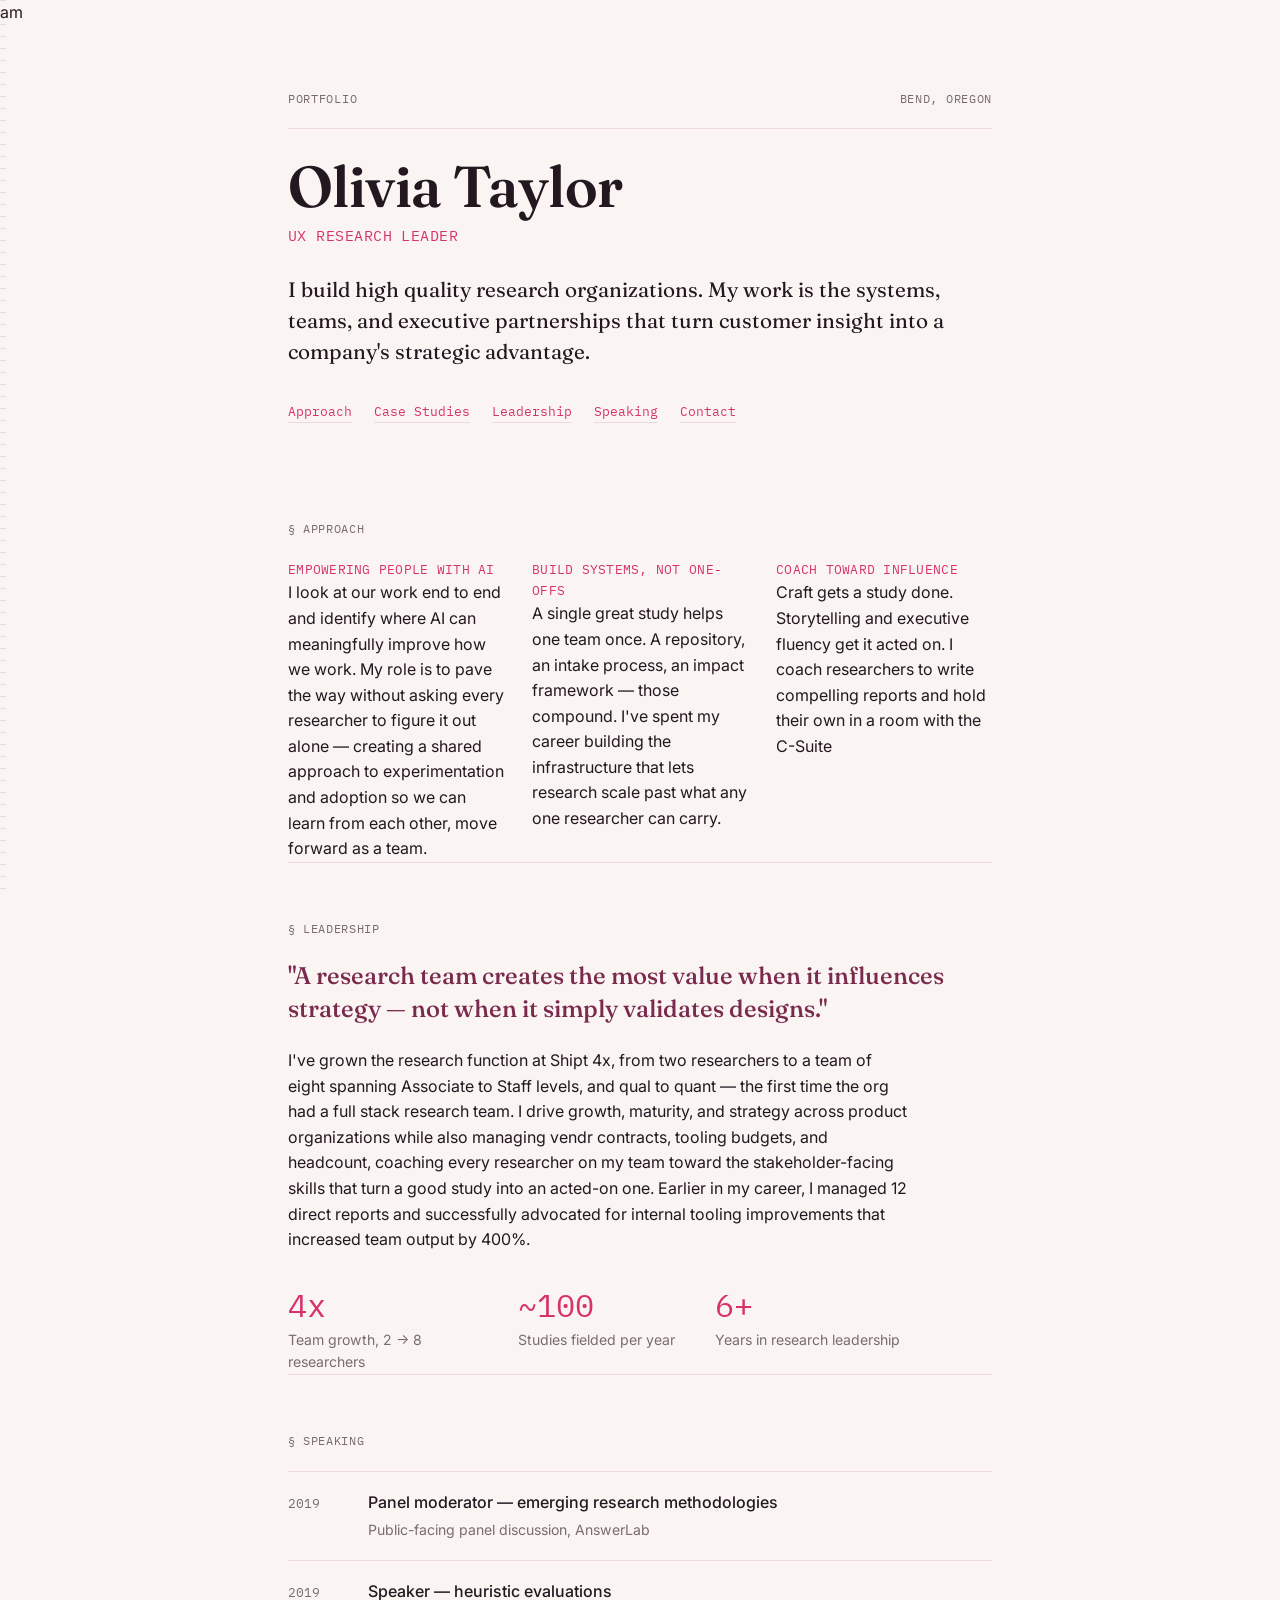
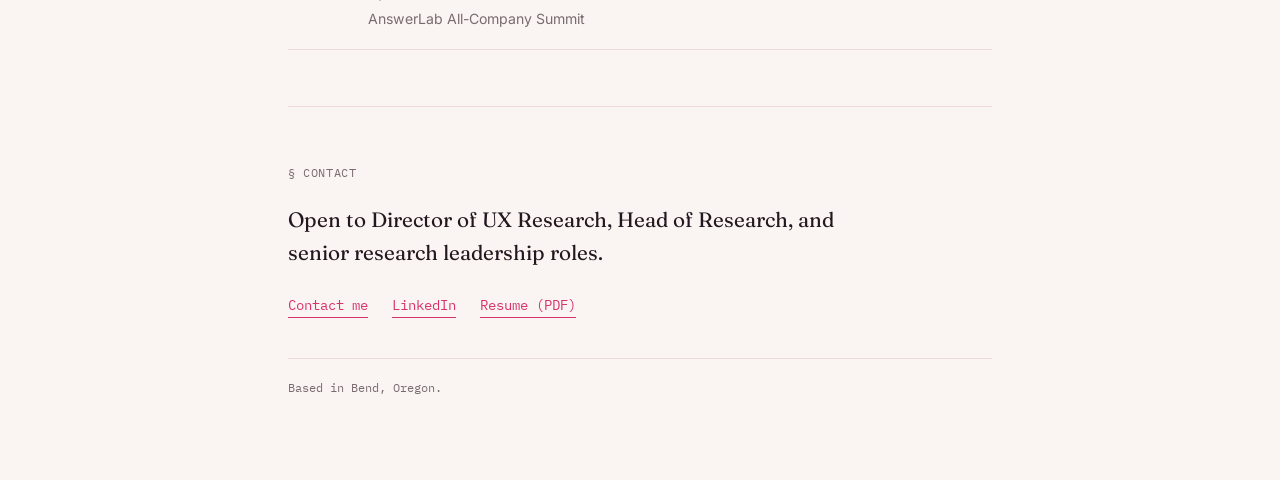
==== commit 7225ecb3: "Update index.html" ====
--- a/index.html
+++ b/index.html
@@ -16,7 +16,7 @@
 
 <header class="masthead">
   <div class="masthead-top">
-    <span class="tag">Portfolio — Rev. 02</span>
+    <span class="tag">Portfolio</span>
     <span class="tag">Bend, Oregon</span>
   </div>
   <h1 class="name">Olivia Taylor</h1>
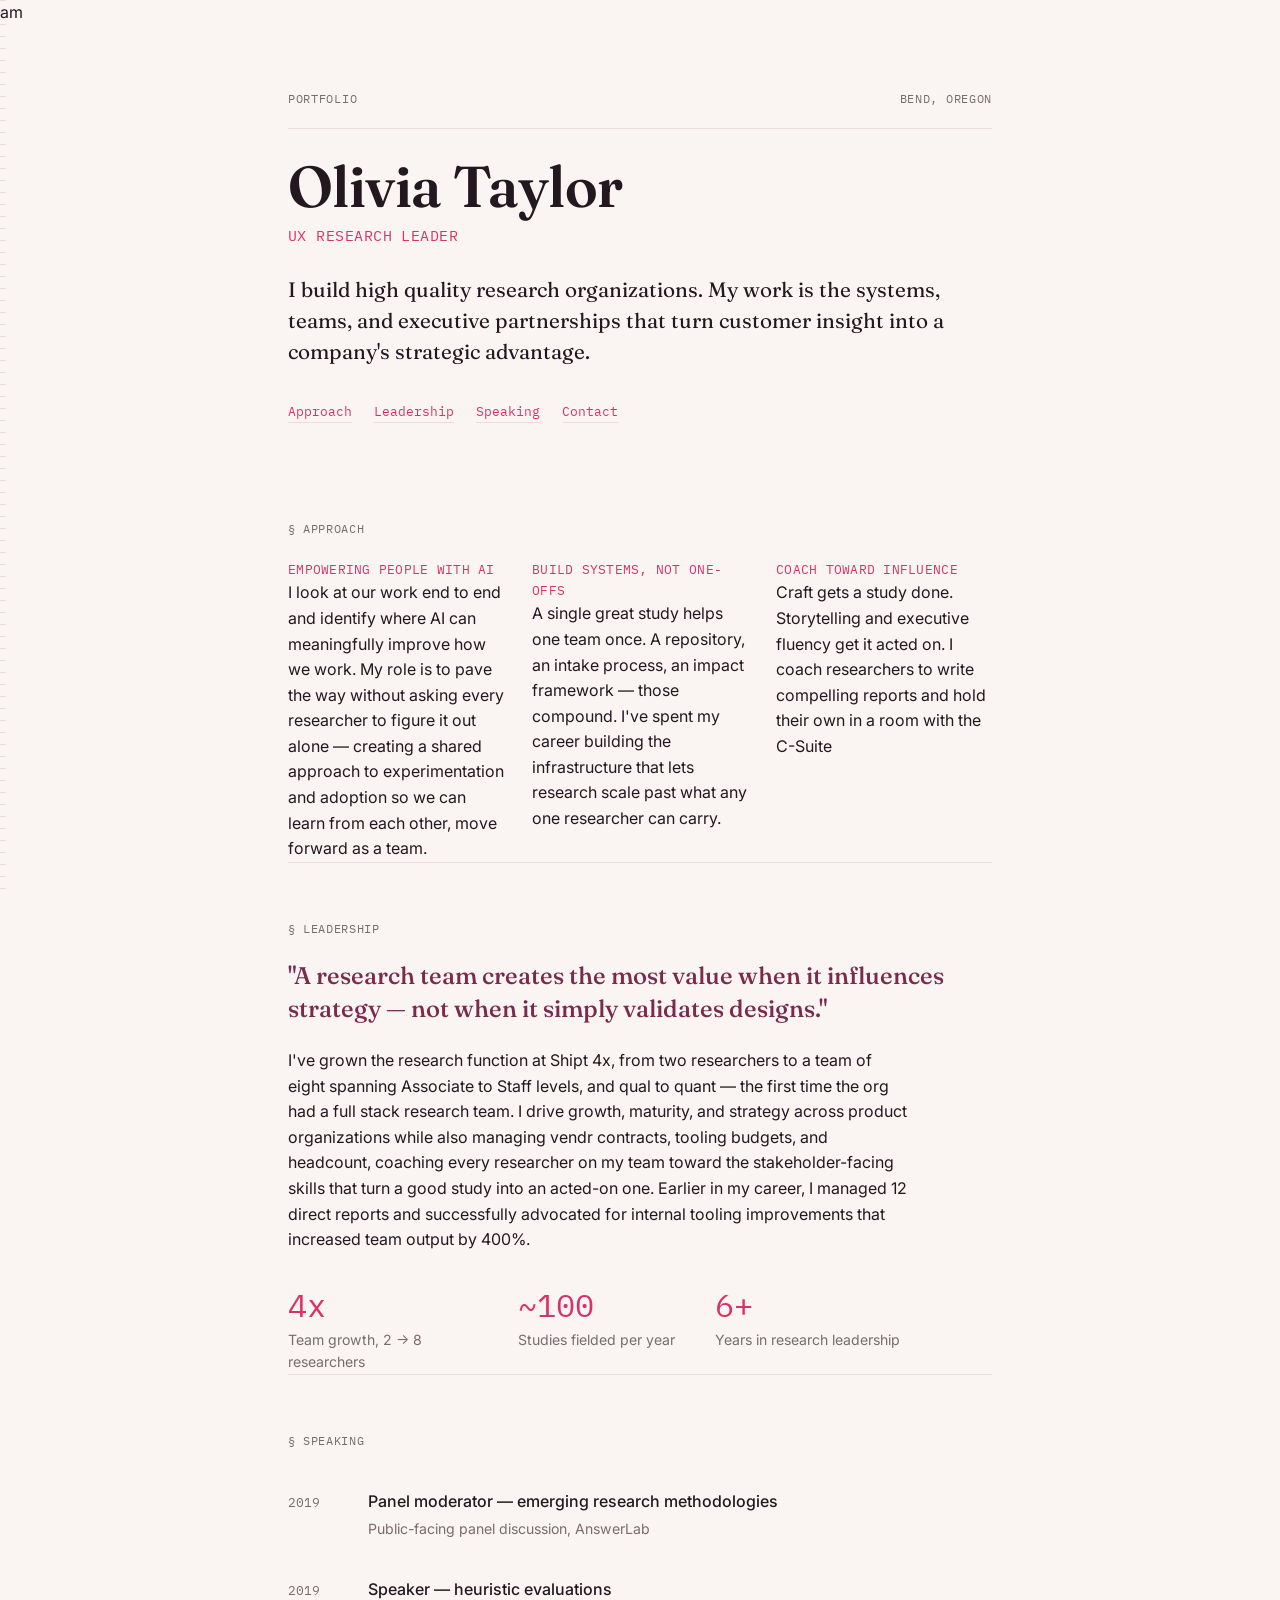
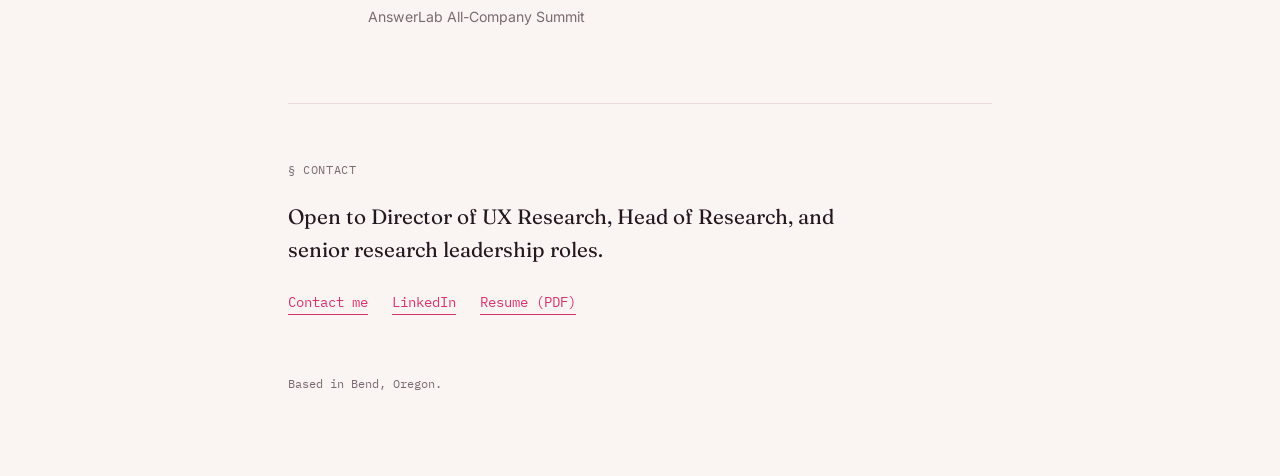
==== commit f46f9481: "Update index.html remove case studies dead link" ====
--- a/index.html
+++ b/index.html
@@ -24,7 +24,6 @@
   <p class="thesis">I build high quality research organizations. My work is the systems, teams, and executive partnerships that turn customer insight into a company's strategic advantage.</p>
   <nav class="masthead-nav">
     <a href="#approach">Approach</a>
-    <a href="#studies">Case Studies</a>
     <a href="#leadership">Leadership</a>
     <a href="#writing">Speaking</a>
     <a href="#contact">Contact</a>
--- a/style.css
+++ b/style.css
@@ -268,10 +268,10 @@
   grid-template-columns: 60px 1fr;
   gap: 4px 20px;
   padding: 18px 0;
-  border-top: 1px solid var(--line);
+ 
   align-items: baseline;
 }
-.writing-list li:last-child { border-bottom: 1px solid var(--line); }
+.writing-list li:last-child { border-bottom: none; }
 @media (max-width: 560px) {
   .writing-list li { grid-template-columns: 1fr; gap: 4px; }
 }
@@ -305,7 +305,6 @@
 .fineprint {
   font-size: 0.72rem;
   color: var(--slate);
-  border-top: 1px solid var(--line);
   padding-top: 20px;
 }
 .studies {
